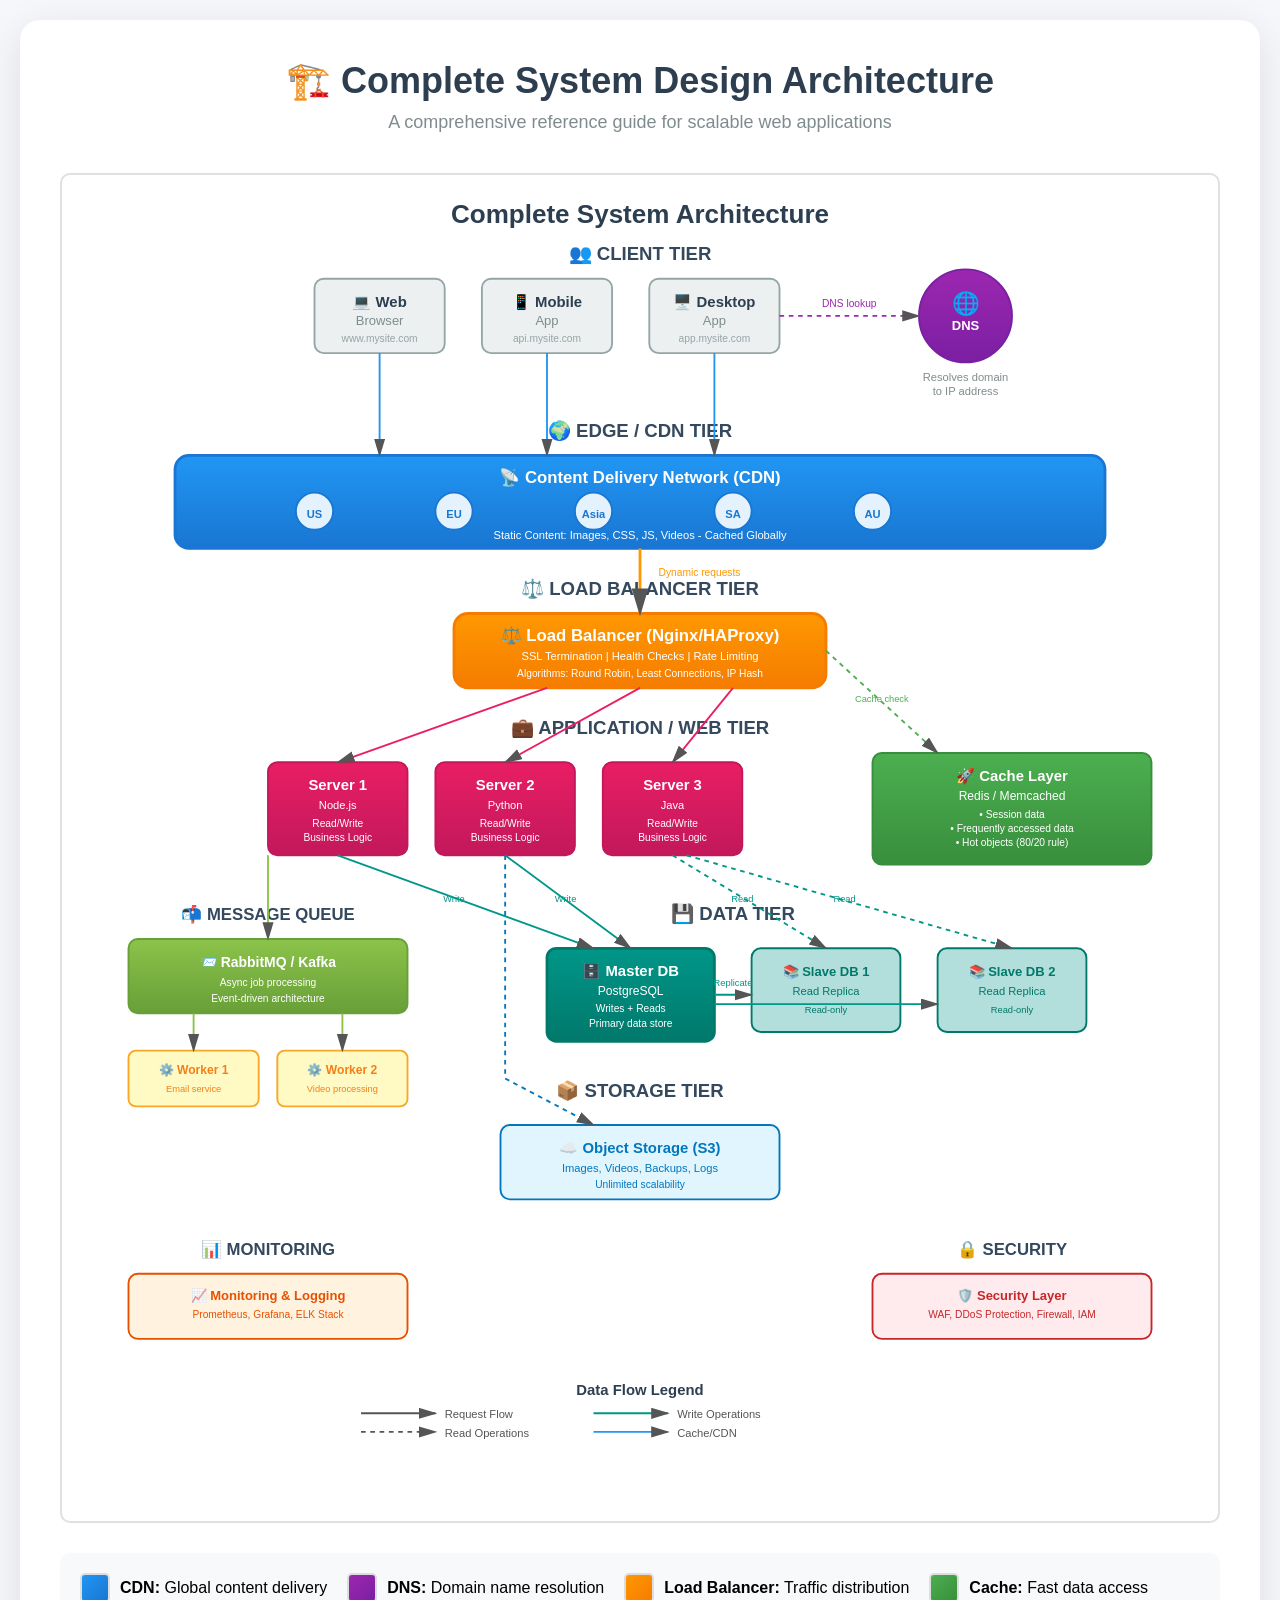
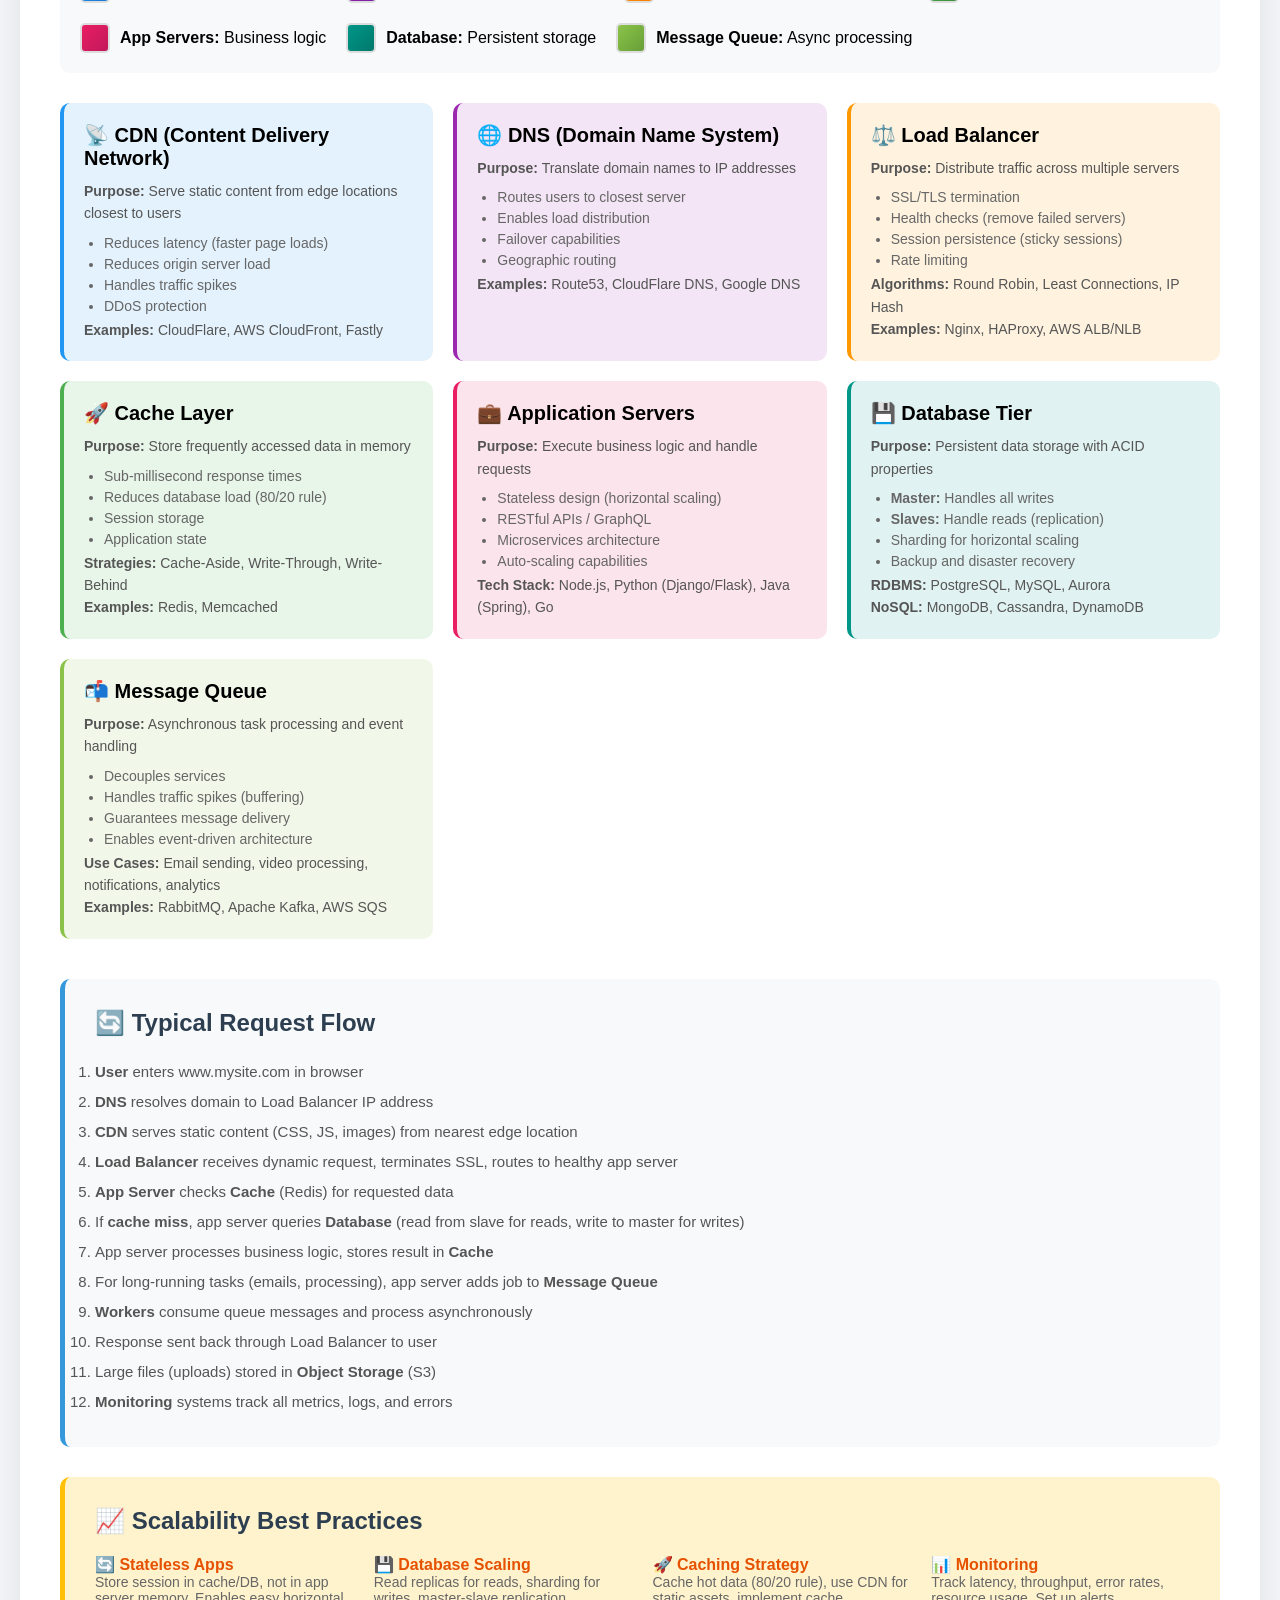
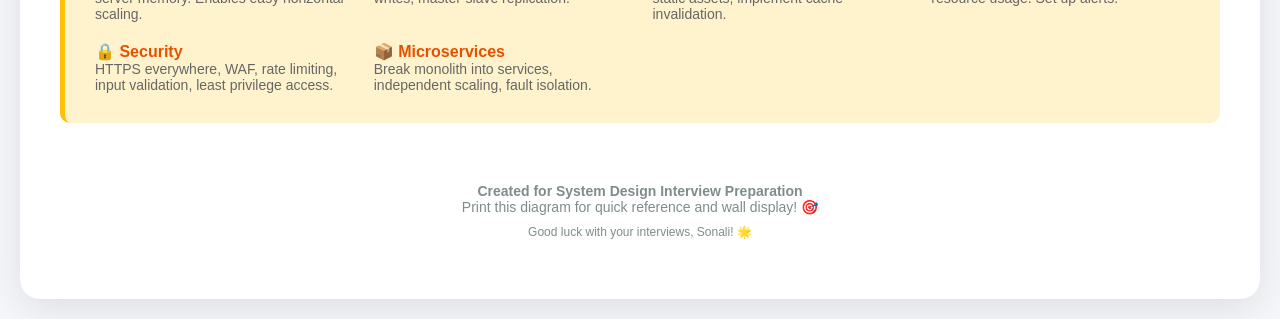
==== system-design-architecture.html @ 280ebaa5 "added diagram." ====
<!DOCTYPE html>
<html lang="en">
<head>
    <meta charset="UTF-8">
    <meta name="viewport" content="width=device-width, initial-scale=1.0">
    <title>System Design Architecture - Complete Reference</title>
    <style>
        * {
            margin: 0;
            padding: 0;
            box-sizing: border-box;
        }

        body {
            font-family: 'Segoe UI', Tahoma, Geneva, Verdana, sans-serif;
            background: #f5f7fa;
            padding: 20px;
        }

        .container {
            max-width: 1400px;
            margin: 0 auto;
            background: white;
            padding: 40px;
            border-radius: 20px;
            box-shadow: 0 10px 40px rgba(0, 0, 0, 0.1);
        }

        h1 {
            text-align: center;
            color: #2c3e50;
            margin-bottom: 10px;
            font-size: 36px;
        }

        .subtitle {
            text-align: center;
            color: #7f8c8d;
            margin-bottom: 40px;
            font-size: 18px;
        }

        /* SVG Container */
        .diagram-container {
            width: 100%;
            margin: 20px 0;
            border: 2px solid #e0e0e0;
            border-radius: 10px;
            padding: 20px;
            background: #ffffff;
        }

        /* Legend */
        .legend {
            display: flex;
            flex-wrap: wrap;
            gap: 20px;
            margin-top: 30px;
            padding: 20px;
            background: #f8f9fa;
            border-radius: 10px;
        }

        .legend-item {
            display: flex;
            align-items: center;
            gap: 10px;
        }

        .legend-color {
            width: 30px;
            height: 30px;
            border-radius: 5px;
            border: 2px solid #ddd;
        }

        /* Component Details */
        .details {
            margin-top: 30px;
            display: grid;
            grid-template-columns: repeat(auto-fit, minmax(300px, 1fr));
            gap: 20px;
        }

        .detail-card {
            padding: 20px;
            border-radius: 10px;
            border-left: 4px solid;
        }

        .detail-card h3 {
            margin-bottom: 10px;
            font-size: 20px;
        }

        .detail-card p {
            color: #555;
            line-height: 1.6;
            font-size: 14px;
        }

        .detail-card ul {
            margin-top: 10px;
            margin-left: 20px;
        }

        .detail-card li {
            color: #666;
            margin: 5px 0;
            font-size: 14px;
        }

        .cdn-card { background: #e3f2fd; border-left-color: #2196F3; }
        .dns-card { background: #f3e5f5; border-left-color: #9c27b0; }
        .lb-card { background: #fff3e0; border-left-color: #ff9800; }
        .cache-card { background: #e8f5e9; border-left-color: #4caf50; }
        .app-card { background: #fce4ec; border-left-color: #e91e63; }
        .db-card { background: #e0f2f1; border-left-color: #009688; }
        .queue-card { background: #f1f8e9; border-left-color: #8bc34a; }

        @media print {
            body {
                background: white;
                padding: 0;
            }
            .container {
                box-shadow: none;
                padding: 20px;
            }
        }

        @media (max-width: 768px) {
            .container {
                padding: 20px;
            }
            h1 {
                font-size: 24px;
            }
            .details {
                grid-template-columns: 1fr;
            }
        }
    </style>
</head>
<body>
    <div class="container">
        <h1>🏗️ Complete System Design Architecture</h1>
        <p class="subtitle">A comprehensive reference guide for scalable web applications</p>

        <div class="diagram-container">
            <svg viewBox="0 0 1200 1400" xmlns="http://www.w3.org/2000/svg">
                <!-- Definitions for gradients and patterns -->
                <defs>
                    <!-- Gradients -->
                    <linearGradient id="cdnGrad" x1="0%" y1="0%" x2="0%" y2="100%">
                        <stop offset="0%" style="stop-color:#2196F3;stop-opacity:1" />
                        <stop offset="100%" style="stop-color:#1976D2;stop-opacity:1" />
                    </linearGradient>
                    
                    <linearGradient id="dnsGrad" x1="0%" y1="0%" x2="0%" y2="100%">
                        <stop offset="0%" style="stop-color:#9c27b0;stop-opacity:1" />
                        <stop offset="100%" style="stop-color:#7b1fa2;stop-opacity:1" />
                    </linearGradient>
                    
                    <linearGradient id="lbGrad" x1="0%" y1="0%" x2="0%" y2="100%">
                        <stop offset="0%" style="stop-color:#ff9800;stop-opacity:1" />
                        <stop offset="100%" style="stop-color:#f57c00;stop-opacity:1" />
                    </linearGradient>
                    
                    <linearGradient id="cacheGrad" x1="0%" y1="0%" x2="0%" y2="100%">
                        <stop offset="0%" style="stop-color:#4caf50;stop-opacity:1" />
                        <stop offset="100%" style="stop-color:#388e3c;stop-opacity:1" />
                    </linearGradient>
                    
                    <linearGradient id="appGrad" x1="0%" y1="0%" x2="0%" y2="100%">
                        <stop offset="0%" style="stop-color:#e91e63;stop-opacity:1" />
                        <stop offset="100%" style="stop-color:#c2185b;stop-opacity:1" />
                    </linearGradient>
                    
                    <linearGradient id="dbGrad" x1="0%" y1="0%" x2="0%" y2="100%">
                        <stop offset="0%" style="stop-color:#009688;stop-opacity:1" />
                        <stop offset="100%" style="stop-color:#00796b;stop-opacity:1" />
                    </linearGradient>
                    
                    <linearGradient id="queueGrad" x1="0%" y1="0%" x2="0%" y2="100%">
                        <stop offset="0%" style="stop-color:#8bc34a;stop-opacity:1" />
                        <stop offset="100%" style="stop-color:#689f38;stop-opacity:1" />
                    </linearGradient>

                    <!-- Arrow marker -->
                    <marker id="arrowhead" markerWidth="10" markerHeight="10" refX="9" refY="3" orient="auto">
                        <polygon points="0 0, 10 3, 0 6" fill="#555" />
                    </marker>
                </defs>

                <!-- Title -->
                <text x="600" y="30" text-anchor="middle" font-size="28" font-weight="bold" fill="#2c3e50">
                    Complete System Architecture
                </text>

                <!-- CLIENT TIER -->
                <text x="600" y="70" text-anchor="middle" font-size="20" font-weight="bold" fill="#34495e">
                    👥 CLIENT TIER
                </text>
                
                <!-- Users -->
                <g id="users">
                    <!-- Web Browser -->
                    <rect x="250" y="90" width="140" height="80" rx="10" fill="#ecf0f1" stroke="#95a5a6" stroke-width="2"/>
                    <text x="320" y="120" text-anchor="middle" font-size="16" font-weight="bold" fill="#2c3e50">💻 Web</text>
                    <text x="320" y="140" text-anchor="middle" font-size="14" fill="#7f8c8d">Browser</text>
                    <text x="320" y="158" text-anchor="middle" font-size="11" fill="#95a5a6">www.mysite.com</text>
                    
                    <!-- Mobile App -->
                    <rect x="430" y="90" width="140" height="80" rx="10" fill="#ecf0f1" stroke="#95a5a6" stroke-width="2"/>
                    <text x="500" y="120" text-anchor="middle" font-size="16" font-weight="bold" fill="#2c3e50">📱 Mobile</text>
                    <text x="500" y="140" text-anchor="middle" font-size="14" fill="#7f8c8d">App</text>
                    <text x="500" y="158" text-anchor="middle" font-size="11" fill="#95a5a6">api.mysite.com</text>
                    
                    <!-- Desktop App -->
                    <rect x="610" y="90" width="140" height="80" rx="10" fill="#ecf0f1" stroke="#95a5a6" stroke-width="2"/>
                    <text x="680" y="120" text-anchor="middle" font-size="16" font-weight="bold" fill="#2c3e50">🖥️ Desktop</text>
                    <text x="680" y="140" text-anchor="middle" font-size="14" fill="#7f8c8d">App</text>
                    <text x="680" y="158" text-anchor="middle" font-size="11" fill="#95a5a6">app.mysite.com</text>
                </g>

                <!-- DNS -->
                <g id="dns">
                    <circle cx="950" cy="130" r="50" fill="url(#dnsGrad)" stroke="#7b1fa2" stroke-width="2"/>
                    <text x="950" y="125" text-anchor="middle" font-size="24" fill="white">🌐</text>
                    <text x="950" y="145" text-anchor="middle" font-size="14" font-weight="bold" fill="white">DNS</text>
                    <text x="950" y="200" text-anchor="middle" font-size="12" fill="#7f8c8d">Resolves domain</text>
                    <text x="950" y="215" text-anchor="middle" font-size="12" fill="#7f8c8d">to IP address</text>
                </g>

                <!-- Arrows from users to DNS -->
                <path d="M 750 130 L 900 130" stroke="#9c27b0" stroke-width="2" fill="none" marker-end="url(#arrowhead)" stroke-dasharray="5,5"/>
                <text x="825" y="120" text-anchor="middle" font-size="11" fill="#9c27b0">DNS lookup</text>

                <!-- EDGE TIER -->
                <text x="600" y="260" text-anchor="middle" font-size="20" font-weight="bold" fill="#34495e">
                    🌍 EDGE / CDN TIER
                </text>

                <!-- CDN -->
                <g id="cdn">
                    <rect x="100" y="280" width="1000" height="100" rx="15" fill="url(#cdnGrad)" stroke="#1976D2" stroke-width="3"/>
                    <text x="600" y="310" text-anchor="middle" font-size="18" font-weight="bold" fill="white">
                        📡 Content Delivery Network (CDN)
                    </text>
                    
                    <!-- CDN Nodes -->
                    <g id="cdn-nodes">
                        <circle cx="250" cy="340" r="20" fill="#E3F2FD" stroke="#1976D2" stroke-width="2"/>
                        <text x="250" y="347" text-anchor="middle" font-size="12" font-weight="bold" fill="#1976D2">US</text>
                        
                        <circle cx="400" cy="340" r="20" fill="#E3F2FD" stroke="#1976D2" stroke-width="2"/>
                        <text x="400" y="347" text-anchor="middle" font-size="12" font-weight="bold" fill="#1976D2">EU</text>
                        
                        <circle cx="550" cy="340" r="20" fill="#E3F2FD" stroke="#1976D2" stroke-width="2"/>
                        <text x="550" y="347" text-anchor="middle" font-size="12" font-weight="bold" fill="#1976D2">Asia</text>
                        
                        <circle cx="700" cy="340" r="20" fill="#E3F2FD" stroke="#1976D2" stroke-width="2"/>
                        <text x="700" y="347" text-anchor="middle" font-size="12" font-weight="bold" fill="#1976D2">SA</text>
                        
                        <circle cx="850" cy="340" r="20" fill="#E3F2FD" stroke="#1976D2" stroke-width="2"/>
                        <text x="850" y="347" text-anchor="middle" font-size="12" font-weight="bold" fill="#1976D2">AU</text>
                    </g>
                    
                    <text x="600" y="370" text-anchor="middle" font-size="12" fill="white">
                        Static Content: Images, CSS, JS, Videos - Cached Globally
                    </text>
                </g>

                <!-- Arrows from clients to CDN -->
                <path d="M 320 170 L 320 280" stroke="#2196F3" stroke-width="2" fill="none" marker-end="url(#arrowhead)"/>
                <path d="M 500 170 L 500 280" stroke="#2196F3" stroke-width="2" fill="none" marker-end="url(#arrowhead)"/>
                <path d="M 680 170 L 680 280" stroke="#2196F3" stroke-width="2" fill="none" marker-end="url(#arrowhead)"/>

                <!-- LOAD BALANCER TIER -->
                <text x="600" y="430" text-anchor="middle" font-size="20" font-weight="bold" fill="#34495e">
                    ⚖️ LOAD BALANCER TIER
                </text>

                <!-- Load Balancer -->
                <g id="load-balancer">
                    <rect x="400" y="450" width="400" height="80" rx="15" fill="url(#lbGrad)" stroke="#f57c00" stroke-width="3"/>
                    <text x="600" y="480" text-anchor="middle" font-size="18" font-weight="bold" fill="white">
                        ⚖️ Load Balancer (Nginx/HAProxy)
                    </text>
                    <text x="600" y="500" text-anchor="middle" font-size="12" fill="white">
                        SSL Termination | Health Checks | Rate Limiting
                    </text>
                    <text x="600" y="518" text-anchor="middle" font-size="11" fill="white">
                        Algorithms: Round Robin, Least Connections, IP Hash
                    </text>
                </g>

                <!-- Arrow from CDN to LB -->
                <path d="M 600 380 L 600 450" stroke="#ff9800" stroke-width="3" fill="none" marker-end="url(#arrowhead)"/>
                <text x="620" y="410" text-anchor="start" font-size="11" fill="#ff9800">Dynamic requests</text>

                <!-- APPLICATION TIER -->
                <text x="600" y="580" text-anchor="middle" font-size="20" font-weight="bold" fill="#34495e">
                    💼 APPLICATION / WEB TIER
                </text>

                <!-- Cache Layer -->
                <g id="cache-layer">
                    <rect x="850" y="600" width="300" height="120" rx="10" fill="url(#cacheGrad)" stroke="#388e3c" stroke-width="2"/>
                    <text x="1000" y="630" text-anchor="middle" font-size="16" font-weight="bold" fill="white">
                        🚀 Cache Layer
                    </text>
                    <text x="1000" y="650" text-anchor="middle" font-size="13" fill="white">Redis / Memcached</text>
                    <text x="1000" y="670" text-anchor="middle" font-size="11" fill="white">• Session data</text>
                    <text x="1000" y="685" text-anchor="middle" font-size="11" fill="white">• Frequently accessed data</text>
                    <text x="1000" y="700" text-anchor="middle" font-size="11" fill="white">• Hot objects (80/20 rule)</text>
                </g>

                <!-- Application Servers -->
                <g id="app-servers">
                    <!-- Server 1 -->
                    <rect x="200" y="610" width="150" height="100" rx="10" fill="url(#appGrad)" stroke="#c2185b" stroke-width="2"/>
                    <text x="275" y="640" text-anchor="middle" font-size="16" font-weight="bold" fill="white">Server 1</text>
                    <text x="275" y="660" text-anchor="middle" font-size="12" fill="white">Node.js</text>
                    <text x="275" y="680" text-anchor="middle" font-size="11" fill="white">Read/Write</text>
                    <text x="275" y="695" text-anchor="middle" font-size="11" fill="white">Business Logic</text>
                    
                    <!-- Server 2 -->
                    <rect x="380" y="610" width="150" height="100" rx="10" fill="url(#appGrad)" stroke="#c2185b" stroke-width="2"/>
                    <text x="455" y="640" text-anchor="middle" font-size="16" font-weight="bold" fill="white">Server 2</text>
                    <text x="455" y="660" text-anchor="middle" font-size="12" fill="white">Python</text>
                    <text x="455" y="680" text-anchor="middle" font-size="11" fill="white">Read/Write</text>
                    <text x="455" y="695" text-anchor="middle" font-size="11" fill="white">Business Logic</text>
                    
                    <!-- Server 3 -->
                    <rect x="560" y="610" width="150" height="100" rx="10" fill="url(#appGrad)" stroke="#c2185b" stroke-width="2"/>
                    <text x="635" y="640" text-anchor="middle" font-size="16" font-weight="bold" fill="white">Server 3</text>
                    <text x="635" y="660" text-anchor="middle" font-size="12" fill="white">Java</text>
                    <text x="635" y="680" text-anchor="middle" font-size="11" fill="white">Read/Write</text>
                    <text x="635" y="695" text-anchor="middle" font-size="11" fill="white">Business Logic</text>
                </g>

                <!-- Arrows from LB to App Servers -->
                <path d="M 500 530 L 275 610" stroke="#e91e63" stroke-width="2" fill="none" marker-end="url(#arrowhead)"/>
                <path d="M 600 530 L 455 610" stroke="#e91e63" stroke-width="2" fill="none" marker-end="url(#arrowhead)"/>
                <path d="M 700 530 L 635 610" stroke="#e91e63" stroke-width="2" fill="none" marker-end="url(#arrowhead)"/>

                <!-- Arrow from LB to Cache -->
                <path d="M 800 490 L 920 600" stroke="#4caf50" stroke-width="2" fill="none" marker-end="url(#arrowhead)" stroke-dasharray="5,5"/>
                <text x="860" y="545" text-anchor="middle" font-size="10" fill="#4caf50">Cache check</text>

                <!-- MESSAGE QUEUE TIER -->
                <text x="200" y="780" text-anchor="middle" font-size="18" font-weight="bold" fill="#34495e">
                    📬 MESSAGE QUEUE
                </text>

                <!-- Message Queue -->
                <g id="message-queue">
                    <rect x="50" y="800" width="300" height="80" rx="10" fill="url(#queueGrad)" stroke="#689f38" stroke-width="2"/>
                    <text x="200" y="830" text-anchor="middle" font-size="15" font-weight="bold" fill="white">
                        📨 RabbitMQ / Kafka
                    </text>
                    <text x="200" y="850" text-anchor="middle" font-size="11" fill="white">Async job processing</text>
                    <text x="200" y="868" text-anchor="middle" font-size="11" fill="white">Event-driven architecture</text>
                </g>

                <!-- Arrow from App to Queue -->
                <path d="M 200 710 L 200 800" stroke="#8bc34a" stroke-width="2" fill="none" marker-end="url(#arrowhead)"/>

                <!-- WORKERS -->
                <g id="workers">
                    <rect x="50" y="920" width="140" height="60" rx="8" fill="#fff9c4" stroke="#f9a825" stroke-width="2"/>
                    <text x="120" y="945" text-anchor="middle" font-size="13" font-weight="bold" fill="#f57f17">⚙️ Worker 1</text>
                    <text x="120" y="965" text-anchor="middle" font-size="10" fill="#f57f17">Email service</text>
                    
                    <rect x="210" y="920" width="140" height="60" rx="8" fill="#fff9c4" stroke="#f9a825" stroke-width="2"/>
                    <text x="280" y="945" text-anchor="middle" font-size="13" font-weight="bold" fill="#f57f17">⚙️ Worker 2</text>
                    <text x="280" y="965" text-anchor="middle" font-size="10" fill="#f57f17">Video processing</text>
                </g>

                <!-- Arrow from Queue to Workers -->
                <path d="M 120 880 L 120 920" stroke="#8bc34a" stroke-width="2" fill="none" marker-end="url(#arrowhead)"/>
                <path d="M 280 880 L 280 920" stroke="#8bc34a" stroke-width="2" fill="none" marker-end="url(#arrowhead)"/>

                <!-- DATABASE TIER -->
                <text x="700" y="780" text-anchor="middle" font-size="20" font-weight="bold" fill="#34495e">
                    💾 DATA TIER
                </text>

                <!-- Primary Database -->
                <g id="primary-db">
                    <rect x="500" y="810" width="180" height="100" rx="10" fill="url(#dbGrad)" stroke="#00796b" stroke-width="3"/>
                    <text x="590" y="840" text-anchor="middle" font-size="16" font-weight="bold" fill="white">
                        🗄️ Master DB
                    </text>
                    <text x="590" y="860" text-anchor="middle" font-size="13" fill="white">PostgreSQL</text>
                    <text x="590" y="878" text-anchor="middle" font-size="11" fill="white">Writes + Reads</text>
                    <text x="590" y="895" text-anchor="middle" font-size="11" fill="white">Primary data store</text>
                </g>

                <!-- Replica Databases -->
                <g id="replica-dbs">
                    <rect x="720" y="810" width="160" height="90" rx="10" fill="#b2dfdb" stroke="#00796b" stroke-width="2"/>
                    <text x="800" y="840" text-anchor="middle" font-size="14" font-weight="bold" fill="#00796b">
                        📚 Slave DB 1
                    </text>
                    <text x="800" y="860" text-anchor="middle" font-size="12" fill="#00796b">Read Replica</text>
                    <text x="800" y="880" text-anchor="middle" font-size="10" fill="#00796b">Read-only</text>
                    
                    <rect x="920" y="810" width="160" height="90" rx="10" fill="#b2dfdb" stroke="#00796b" stroke-width="2"/>
                    <text x="1000" y="840" text-anchor="middle" font-size="14" font-weight="bold" fill="#00796b">
                        📚 Slave DB 2
                    </text>
                    <text x="1000" y="860" text-anchor="middle" font-size="12" fill="#00796b">Read Replica</text>
                    <text x="1000" y="880" text-anchor="middle" font-size="10" fill="#00796b">Read-only</text>
                </g>

                <!-- Replication arrows -->
                <path d="M 680 860 L 720 860" stroke="#009688" stroke-width="2" fill="none" marker-end="url(#arrowhead)"/>
                <text x="700" y="850" text-anchor="middle" font-size="10" fill="#009688">Replicate</text>
                
                <path d="M 680 870 L 920 870" stroke="#009688" stroke-width="2" fill="none" marker-end="url(#arrowhead)"/>

                <!-- Arrows from App Servers to DBs -->
                <path d="M 275 710 L 550 810" stroke="#009688" stroke-width="2" fill="none" marker-end="url(#arrowhead)"/>
                <text x="400" y="760" text-anchor="middle" font-size="10" fill="#009688">Write</text>
                
                <path d="M 455 710 L 590 810" stroke="#009688" stroke-width="2" fill="none" marker-end="url(#arrowhead)"/>
                <text x="520" y="760" text-anchor="middle" font-size="10" fill="#009688">Write</text>
                
                <path d="M 635 710 L 800 810" stroke="#009688" stroke-width="2" fill="none" marker-end="url(#arrowhead)" stroke-dasharray="5,5"/>
                <text x="710" y="760" text-anchor="middle" font-size="10" fill="#009688">Read</text>
                
                <path d="M 650 710 L 1000 810" stroke="#009688" stroke-width="2" fill="none" marker-end="url(#arrowhead)" stroke-dasharray="5,5"/>
                <text x="820" y="760" text-anchor="middle" font-size="10" fill="#009688">Read</text>

                <!-- STORAGE TIER -->
                <text x="600" y="970" text-anchor="middle" font-size="20" font-weight="bold" fill="#34495e">
                    📦 STORAGE TIER
                </text>

                <!-- Object Storage -->
                <g id="object-storage">
                    <rect x="450" y="1000" width="300" height="80" rx="10" fill="#e1f5fe" stroke="#0277bd" stroke-width="2"/>
                    <text x="600" y="1030" text-anchor="middle" font-size="16" font-weight="bold" fill="#0277bd">
                        ☁️ Object Storage (S3)
                    </text>
                    <text x="600" y="1050" text-anchor="middle" font-size="12" fill="#0277bd">Images, Videos, Backups, Logs</text>
                    <text x="600" y="1068" text-anchor="middle" font-size="11" fill="#0277bd">Unlimited scalability</text>
                </g>

                <!-- Arrow from App to Object Storage -->
                <path d="M 455 710 L 455 950 L 550 1000" stroke="#0277bd" stroke-width="2" fill="none" marker-end="url(#arrowhead)" stroke-dasharray="5,5"/>

                <!-- MONITORING & ANALYTICS -->
                <text x="200" y="1140" text-anchor="middle" font-size="18" font-weight="bold" fill="#34495e">
                    📊 MONITORING
                </text>

                <!-- Monitoring -->
                <g id="monitoring">
                    <rect x="50" y="1160" width="300" height="70" rx="10" fill="#fff3e0" stroke="#e65100" stroke-width="2"/>
                    <text x="200" y="1188" text-anchor="middle" font-size="14" font-weight="bold" fill="#e65100">
                        📈 Monitoring & Logging
                    </text>
                    <text x="200" y="1208" text-anchor="middle" font-size="11" fill="#e65100">
                        Prometheus, Grafana, ELK Stack
                    </text>
                </g>

                <!-- SECURITY -->
                <text x="1000" y="1140" text-anchor="middle" font-size="18" font-weight="bold" fill="#34495e">
                    🔒 SECURITY
                </text>

                <!-- Security -->
                <g id="security">
                    <rect x="850" y="1160" width="300" height="70" rx="10" fill="#ffebee" stroke="#c62828" stroke-width="2"/>
                    <text x="1000" y="1188" text-anchor="middle" font-size="14" font-weight="bold" fill="#c62828">
                        🛡️ Security Layer
                    </text>
                    <text x="1000" y="1208" text-anchor="middle" font-size="11" fill="#c62828">
                        WAF, DDoS Protection, Firewall, IAM
                    </text>
                </g>

                <!-- Data Flow Legend -->
                <text x="600" y="1290" text-anchor="middle" font-size="16" font-weight="bold" fill="#2c3e50">
                    Data Flow Legend
                </text>
                
                <line x1="300" y1="1310" x2="380" y2="1310" stroke="#555" stroke-width="2" marker-end="url(#arrowhead)"/>
                <text x="390" y="1315" font-size="12" fill="#555">Request Flow</text>
                
                <line x1="300" y1="1330" x2="380" y2="1330" stroke="#555" stroke-width="2" marker-end="url(#arrowhead)" stroke-dasharray="5,5"/>
                <text x="390" y="1335" font-size="12" fill="#555">Read Operations</text>
                
                <line x1="550" y1="1310" x2="630" y2="1310" stroke="#009688" stroke-width="2" marker-end="url(#arrowhead)"/>
                <text x="640" y="1315" font-size="12" fill="#555">Write Operations</text>
                
                <line x1="550" y1="1330" x2="630" y2="1330" stroke="#2196F3" stroke-width="2" marker-end="url(#arrowhead)"/>
                <text x="640" y="1335" font-size="12" fill="#555">Cache/CDN</text>
            </svg>
        </div>

        <!-- Legend -->
        <div class="legend">
            <div class="legend-item">
                <div class="legend-color" style="background: linear-gradient(135deg, #2196F3, #1976D2);"></div>
                <span><strong>CDN:</strong> Global content delivery</span>
            </div>
            <div class="legend-item">
                <div class="legend-color" style="background: linear-gradient(135deg, #9c27b0, #7b1fa2);"></div>
                <span><strong>DNS:</strong> Domain name resolution</span>
            </div>
            <div class="legend-item">
                <div class="legend-color" style="background: linear-gradient(135deg, #ff9800, #f57c00);"></div>
                <span><strong>Load Balancer:</strong> Traffic distribution</span>
            </div>
            <div class="legend-item">
                <div class="legend-color" style="background: linear-gradient(135deg, #4caf50, #388e3c);"></div>
                <span><strong>Cache:</strong> Fast data access</span>
            </div>
            <div class="legend-item">
                <div class="legend-color" style="background: linear-gradient(135deg, #e91e63, #c2185b);"></div>
                <span><strong>App Servers:</strong> Business logic</span>
            </div>
            <div class="legend-item">
                <div class="legend-color" style="background: linear-gradient(135deg, #009688, #00796b);"></div>
                <span><strong>Database:</strong> Persistent storage</span>
            </div>
            <div class="legend-item">
                <div class="legend-color" style="background: linear-gradient(135deg, #8bc34a, #689f38);"></div>
                <span><strong>Message Queue:</strong> Async processing</span>
            </div>
        </div>

        <!-- Component Details -->
        <div class="details">
            <div class="detail-card cdn-card">
                <h3>📡 CDN (Content Delivery Network)</h3>
                <p><strong>Purpose:</strong> Serve static content from edge locations closest to users</p>
                <ul>
                    <li>Reduces latency (faster page loads)</li>
                    <li>Reduces origin server load</li>
                    <li>Handles traffic spikes</li>
                    <li>DDoS protection</li>
                </ul>
                <p><strong>Examples:</strong> CloudFlare, AWS CloudFront, Fastly</p>
            </div>

            <div class="detail-card dns-card">
                <h3>🌐 DNS (Domain Name System)</h3>
                <p><strong>Purpose:</strong> Translate domain names to IP addresses</p>
                <ul>
                    <li>Routes users to closest server</li>
                    <li>Enables load distribution</li>
                    <li>Failover capabilities</li>
                    <li>Geographic routing</li>
                </ul>
                <p><strong>Examples:</strong> Route53, CloudFlare DNS, Google DNS</p>
            </div>

            <div class="detail-card lb-card">
                <h3>⚖️ Load Balancer</h3>
                <p><strong>Purpose:</strong> Distribute traffic across multiple servers</p>
                <ul>
                    <li>SSL/TLS termination</li>
                    <li>Health checks (remove failed servers)</li>
                    <li>Session persistence (sticky sessions)</li>
                    <li>Rate limiting</li>
                </ul>
                <p><strong>Algorithms:</strong> Round Robin, Least Connections, IP Hash</p>
                <p><strong>Examples:</strong> Nginx, HAProxy, AWS ALB/NLB</p>
            </div>

            <div class="detail-card cache-card">
                <h3>🚀 Cache Layer</h3>
                <p><strong>Purpose:</strong> Store frequently accessed data in memory</p>
                <ul>
                    <li>Sub-millisecond response times</li>
                    <li>Reduces database load (80/20 rule)</li>
                    <li>Session storage</li>
                    <li>Application state</li>
                </ul>
                <p><strong>Strategies:</strong> Cache-Aside, Write-Through, Write-Behind</p>
                <p><strong>Examples:</strong> Redis, Memcached</p>
            </div>

            <div class="detail-card app-card">
                <h3>💼 Application Servers</h3>
                <p><strong>Purpose:</strong> Execute business logic and handle requests</p>
                <ul>
                    <li>Stateless design (horizontal scaling)</li>
                    <li>RESTful APIs / GraphQL</li>
                    <li>Microservices architecture</li>
                    <li>Auto-scaling capabilities</li>
                </ul>
                <p><strong>Tech Stack:</strong> Node.js, Python (Django/Flask), Java (Spring), Go</p>
            </div>

            <div class="detail-card db-card">
                <h3>💾 Database Tier</h3>
                <p><strong>Purpose:</strong> Persistent data storage with ACID properties</p>
                <ul>
                    <li><strong>Master:</strong> Handles all writes</li>
                    <li><strong>Slaves:</strong> Handle reads (replication)</li>
                    <li>Sharding for horizontal scaling</li>
                    <li>Backup and disaster recovery</li>
                </ul>
                <p><strong>RDBMS:</strong> PostgreSQL, MySQL, Aurora</p>
                <p><strong>NoSQL:</strong> MongoDB, Cassandra, DynamoDB</p>
            </div>

            <div class="detail-card queue-card">
                <h3>📬 Message Queue</h3>
                <p><strong>Purpose:</strong> Asynchronous task processing and event handling</p>
                <ul>
                    <li>Decouples services</li>
                    <li>Handles traffic spikes (buffering)</li>
                    <li>Guarantees message delivery</li>
                    <li>Enables event-driven architecture</li>
                </ul>
                <p><strong>Use Cases:</strong> Email sending, video processing, notifications, analytics</p>
                <p><strong>Examples:</strong> RabbitMQ, Apache Kafka, AWS SQS</p>
            </div>
        </div>

        <!-- Request Flow Description -->
        <div style="margin-top: 40px; padding: 30px; background: #f8f9fa; border-radius: 10px; border-left: 5px solid #3498db;">
            <h2 style="color: #2c3e50; margin-bottom: 20px;">🔄 Typical Request Flow</h2>
            <ol style="line-height: 2; color: #555; font-size: 15px;">
                <li><strong>User</strong> enters www.mysite.com in browser</li>
                <li><strong>DNS</strong> resolves domain to Load Balancer IP address</li>
                <li><strong>CDN</strong> serves static content (CSS, JS, images) from nearest edge location</li>
                <li><strong>Load Balancer</strong> receives dynamic request, terminates SSL, routes to healthy app server</li>
                <li><strong>App Server</strong> checks <strong>Cache</strong> (Redis) for requested data</li>
                <li>If <strong>cache miss</strong>, app server queries <strong>Database</strong> (read from slave for reads, write to master for writes)</li>
                <li>App server processes business logic, stores result in <strong>Cache</strong></li>
                <li>For long-running tasks (emails, processing), app server adds job to <strong>Message Queue</strong></li>
                <li><strong>Workers</strong> consume queue messages and process asynchronously</li>
                <li>Response sent back through Load Balancer to user</li>
                <li>Large files (uploads) stored in <strong>Object Storage</strong> (S3)</li>
                <li><strong>Monitoring</strong> systems track all metrics, logs, and errors</li>
            </ol>
        </div>

        <!-- Scalability Considerations -->
        <div style="margin-top: 30px; padding: 30px; background: #fff3cd; border-radius: 10px; border-left: 5px solid #ffc107;">
            <h2 style="color: #2c3e50; margin-bottom: 20px;">📈 Scalability Best Practices</h2>
            <div style="display: grid; grid-template-columns: repeat(auto-fit, minmax(250px, 1fr)); gap: 20px;">
                <div>
                    <h4 style="color: #e65100;">🔄 Stateless Apps</h4>
                    <p style="color: #666; font-size: 14px;">Store session in cache/DB, not in app server memory. Enables easy horizontal scaling.</p>
                </div>
                <div>
                    <h4 style="color: #e65100;">💾 Database Scaling</h4>
                    <p style="color: #666; font-size: 14px;">Read replicas for reads, sharding for writes, master-slave replication.</p>
                </div>
                <div>
                    <h4 style="color: #e65100;">🚀 Caching Strategy</h4>
                    <p style="color: #666; font-size: 14px;">Cache hot data (80/20 rule), use CDN for static assets, implement cache invalidation.</p>
                </div>
                <div>
                    <h4 style="color: #e65100;">📊 Monitoring</h4>
                    <p style="color: #666; font-size: 14px;">Track latency, throughput, error rates, resource usage. Set up alerts.</p>
                </div>
                <div>
                    <h4 style="color: #e65100;">🔒 Security</h4>
                    <p style="color: #666; font-size: 14px;">HTTPS everywhere, WAF, rate limiting, input validation, least privilege access.</p>
                </div>
                <div>
                    <h4 style="color: #e65100;">📦 Microservices</h4>
                    <p style="color: #666; font-size: 14px;">Break monolith into services, independent scaling, fault isolation.</p>
                </div>
            </div>
        </div>

        <!-- Footer -->
        <div style="margin-top: 40px; text-align: center; color: #7f8c8d; font-size: 14px; padding: 20px;">
            <p><strong>Created for System Design Interview Preparation</strong></p>
            <p>Print this diagram for quick reference and wall display! 🎯</p>
            <p style="margin-top: 10px; font-size: 12px;">Good luck with your interviews, Sonali! 🌟</p>
        </div>
    </div>
</body>
</html>
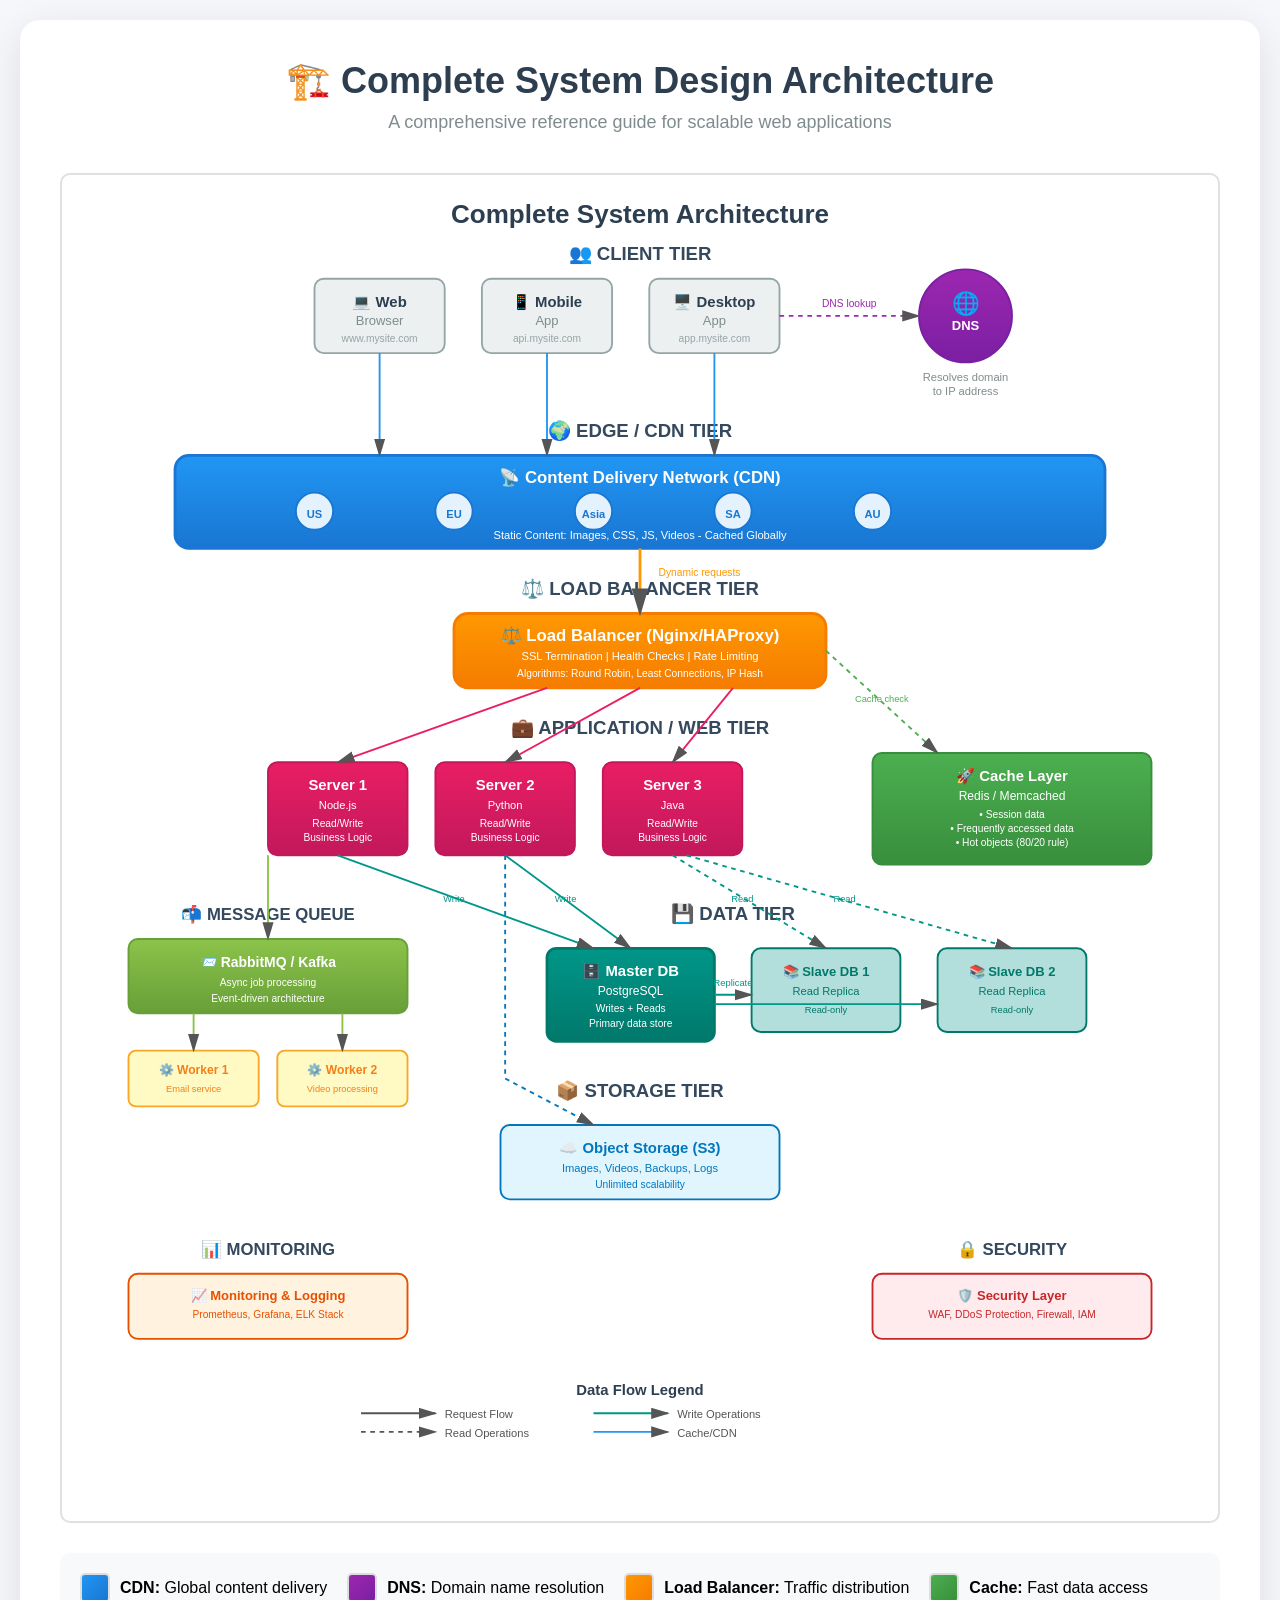
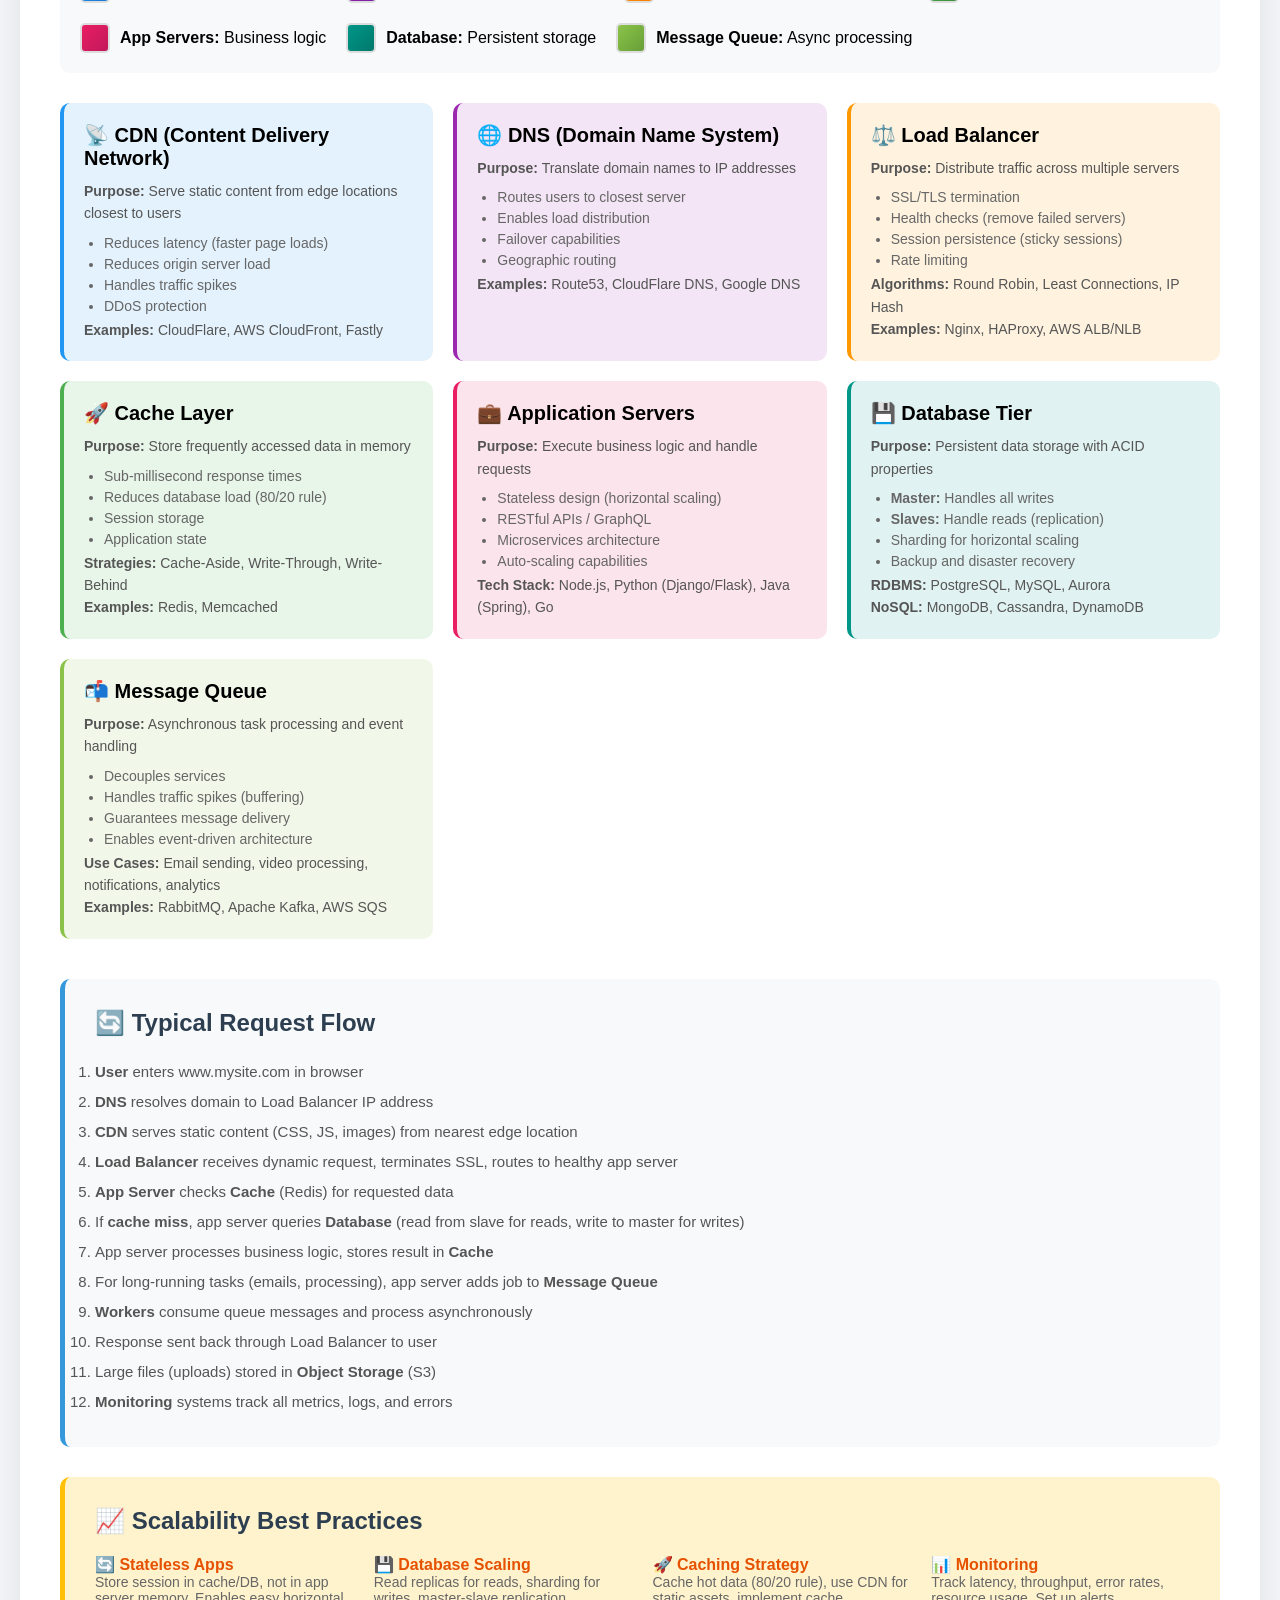
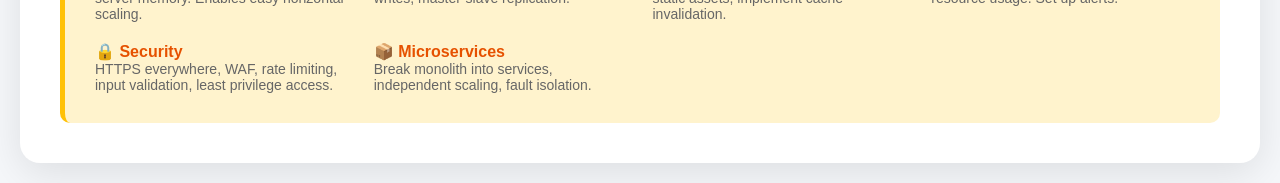
==== commit 4b2ea35f: "Made small changes." ====
--- a/system-design-architecture.html
+++ b/system-design-architecture.html
@@ -678,11 +678,11 @@
         </div>
 
         <!-- Footer -->
-        <div style="margin-top: 40px; text-align: center; color: #7f8c8d; font-size: 14px; padding: 20px;">
+        <!-- <div style="margin-top: 40px; text-align: center; color: #7f8c8d; font-size: 14px; padding: 20px;">
             <p><strong>Created for System Design Interview Preparation</strong></p>
             <p>Print this diagram for quick reference and wall display! 🎯</p>
             <p style="margin-top: 10px; font-size: 12px;">Good luck with your interviews, Sonali! 🌟</p>
-        </div>
+        </div> -->
     </div>
 </body>
 </html>
